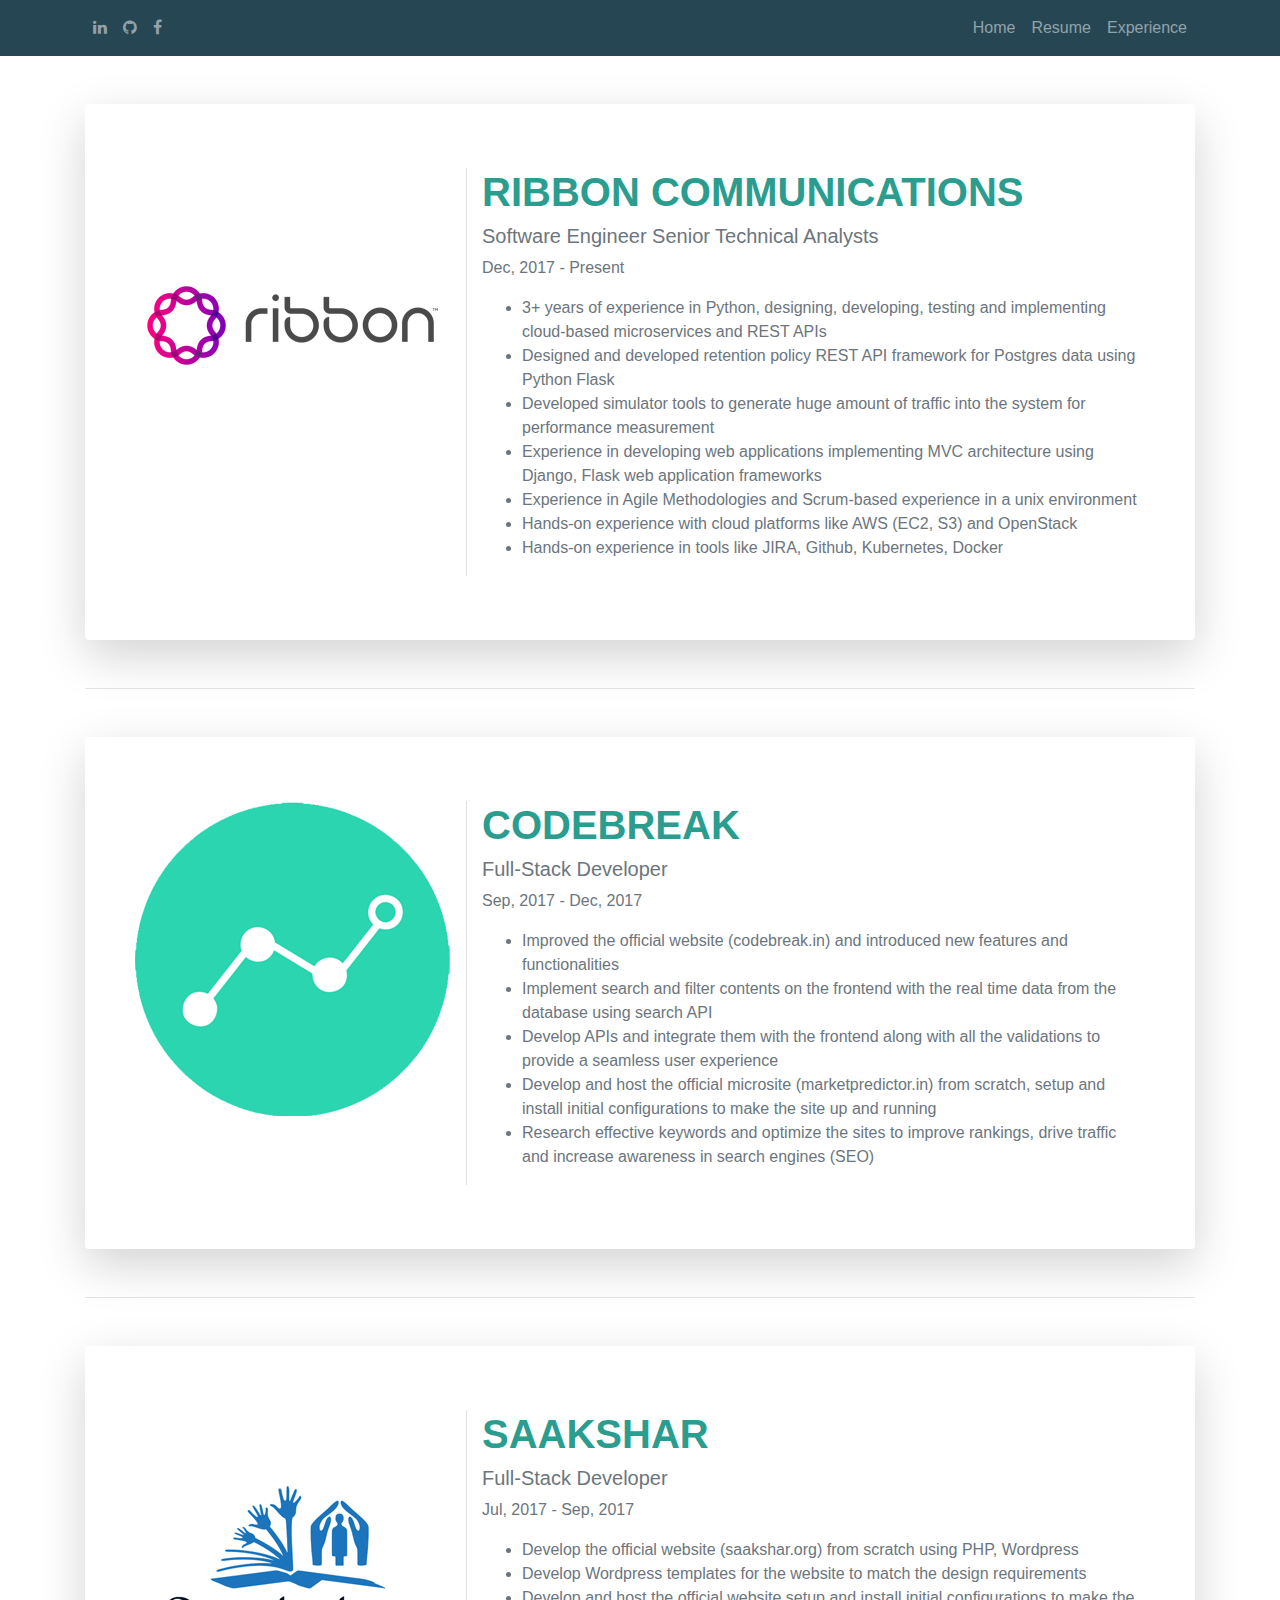
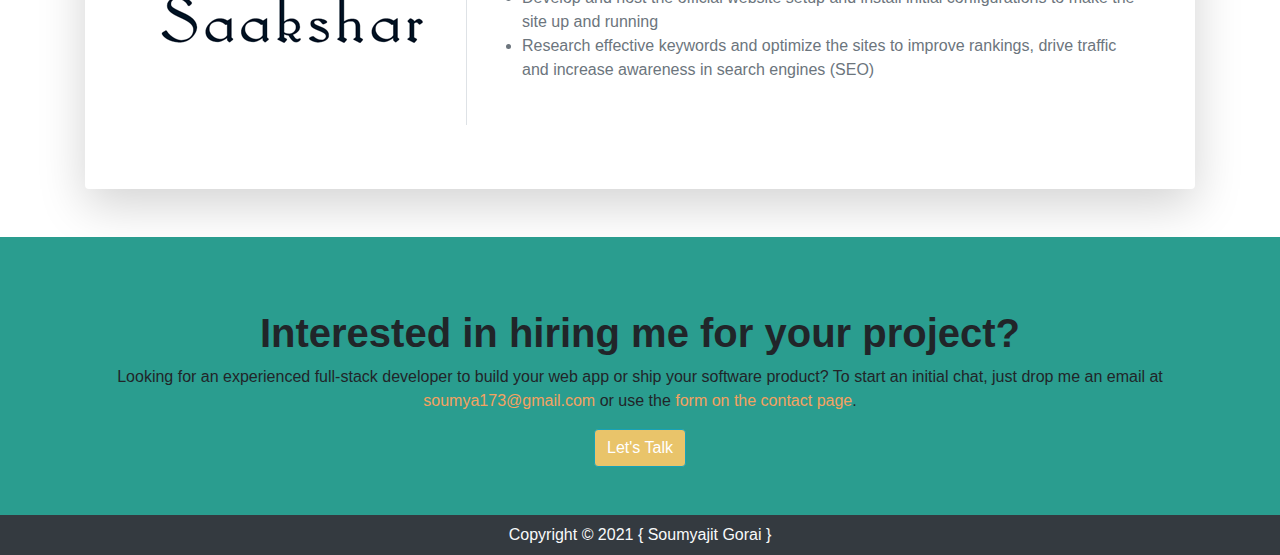
==== experience.html @ 42ab36c0 "Changed the complete design" ====
<!doctype html>
<html lang="en">
  <head>
    <!-- Required meta tags -->
    <meta charset="utf-8">
    <meta name="viewport" content="width=device-width, initial-scale=1, shrink-to-fit=no">
    <!-- Bootstrap CSS -->
    <link rel="stylesheet" href="https://maxcdn.bootstrapcdn.com/bootstrap/4.0.0/css/bootstrap.min.css" integrity="sha384-Gn5384xqQ1aoWXA+058RXPxPg6fy4IWvTNh0E263XmFcJlSAwiGgFAW/dAiS6JXm" crossorigin="anonymous">
    <link rel="stylesheet" href="https://cdnjs.cloudflare.com/ajax/libs/font-awesome/4.7.0/css/font-awesome.min.css">
    <link rel="stylesheet" href="static/css/style.css">
    <title>Soumyajit Gorai</title>
    <link rel="shortcut icon" href="static/images/apple-touch-icon.png">
    <link rel="apple-touch-icon" sizes="180x180" href="static/images/apple-touch-icon.png">
    <link rel="icon" type="image/png" sizes="32x32" href="static/images/favicon-32x32.png">
    <link rel="icon" type="image/png" sizes="16x16" href="static/images/favicon-16x16.png">
  </head>
  <body>
    <!-- Navigation -->
    <nav class="navbar navbar-expand-lg navbar-dark bg-dark bg-charcoal">
      <div class="container">
        <button class="navbar-toggler" type="button" data-toggle="collapse" data-target="#navbarResponsive" aria-controls="navbarResponsive" aria-expanded="false" aria-label="Toggle navigation">
          <span class="navbar-toggler-icon"></span>
        </button>
        <div class="collapse navbar-collapse" id="navbarResponsive">
          <ul class="navbar-nav mr-auto text-center">
            <li class="nav-item">
              <a class="nav-link" target="_blank" href="https://www.linkedin.com/in/soumyajit-gorai-58b71110a/"><i class="fa fa-linkedin" aria-hidden="true"></i></a>
            </li>
            <li class="nav-item">
              <a class="nav-link" target="_blank" href="https://github.com/soumya173"><i class="fa fa-github" aria-hidden="true"></i></a>
            </li>
            <li class="nav-item">
              <a class="nav-link" target="_blank" href="https://www.facebook.com/profile.php?id=100001533862466"><i class="fa fa-facebook" aria-hidden="true"></i></a>
            </li>
          </ul>
          <ul class="navbar-nav ml-auto text-center">
            <li class="nav-item">
              <a class="nav-link" href="index.html">Home</a>
            </li>
            <li class="nav-item">
              <a class="nav-link" href="resume.html">Resume</a>
            </li>
            <li class="nav-item">
              <a class="nav-link" href="experience.html">Experience</a>
            </li>
            <!-- <li class="nav-item">
              <a class="nav-link" href="{% url 'posts' %}">Blog</a>
            </li> -->
          </ul>
        </div>
      </div>
    </nav>
    <section>
      <div class="container">
        <!-- Ribbon Communications -->
        <div class="shadow-lg p-5 my-5 bg-white rounded">
          <div class="row my-3">
            <div class="col-md-4">
              <div class="row justify-content-center">
                <img src="static/images/ribbon_315x315.png" alt="">
              </div>
            </div>
            <div class="col-md-8 border-left">
              <h1 class="text-uppercase text-persian-green font-weight-bold">Ribbon Communications</h1>
              <h5 class="text-muted">Software Engineer Senior Technical Analysts</h5>
              <p class="text-muted">Dec, 2017 - Present</p>
              <ul class="text-muted">
                <li>3+ years of experience in Python, designing, developing, testing and implementing cloud-based microservices and REST APIs</li>
                <li>Designed and developed retention policy REST API framework for Postgres data using Python Flask</li>
                <li>Developed simulator tools to generate huge amount of traffic into the system for performance measurement</li>
                <li>Experience in developing web applications implementing MVC architecture using Django, Flask web application frameworks</li>
                <li>Experience in Agile Methodologies and Scrum-based experience in a unix environment</li>
                <li>Hands-on experience with cloud platforms like AWS (EC2, S3) and OpenStack</li>
                <li>Hands-on experience in tools like JIRA, Github, Kubernetes, Docker</li>
              </ul>
            </div>
          </div>
        </div>
        <hr>
        <!-- Full-Stack Developer Codebreak -->
        <div class="shadow-lg p-5 my-5 bg-white rounded">
          <div class="row my-3">
            <div class="col-md-4">
              <div class="row justify-content-center">
                <img src="static/images/codebreak_315x315.png" alt="">
              </div>
            </div>
            <div class="col-md-8 border-left">
              <h1 class="text-uppercase text-persian-green font-weight-bold">Codebreak</h1>
              <h5 class="text-muted">Full-Stack Developer</h5>
              <p class="text-muted">Sep, 2017 - Dec, 2017</p>
              <ul class="text-muted">
                <li>Improved the official website (codebreak.in) and introduced new features and functionalities</li>
                <li>Implement search and filter contents on the frontend with the real time data from the database using search API</li>
                <li>Develop APIs and integrate them with the frontend along with all the validations to provide a seamless user experience</li>
                <li>Develop and host the official microsite (marketpredictor.in) from scratch, setup and install initial configurations to make the site up and running</li>
                <li>Research effective keywords and optimize the sites to improve rankings, drive traffic and increase awareness in search engines (SEO)</li>
              </ul>
            </div>
          </div>
        </div>
        <hr>
        <!-- Full-Stack Developer Saakshar -->
        <div class="shadow-lg p-5 my-5 bg-white rounded">
          <div class="row my-3">
            <div class="col-md-4">
              <div class="row justify-content-center">
                <img src="static/images/saakshar_315x315.png" alt="">
              </div>
            </div>
            <div class="col-md-8 border-left">
              <h1 class="text-uppercase text-persian-green font-weight-bold">Saakshar</h1>
              <h5 class="text-muted">Full-Stack Developer</h5>
              <p class="text-muted">Jul, 2017 - Sep, 2017</p>
              <ul class="text-muted">
                <li>Develop the official website (saakshar.org) from scratch using PHP, Wordpress</li>
                <li>Develop Wordpress templates for the website to match the design requirements</li>
                <li>Develop and host the official website setup and install initial configurations to make the site up and running</li>
                <li>Research effective keywords and optimize the sites to improve rankings, drive traffic and increase awareness in search engines (SEO)</li>
              </ul>
            </div>
          </div>
        </div>
      </div>
    </section>
    <section class="py-5 bg-persian-green">
      <div class="container text-center">
        <img class="rounded-circle" src="/images/120x120.png" alt="">
        <h1 class="font-weight-bold">Interested in hiring me for your project?</h1>
        <p>Looking for an experienced full-stack developer to build your web app or ship your software product? To start an initial chat, just drop me an email at <a class="text-sandy-brown" href="#">soumya173@gmail.com</a> or use the <a class="text-sandy-brown" href="#">form on the contact page</a>.</p>
        <a class="btn btn-info bg-crayola" href="#">Let's Talk</a>
      </div>
    </section>
    <footer class="text-center py-2 font-weight-light text-light bg-dark">Copyright © 2021 { Soumyajit Gorai }</footer>
    <!-- Optional JavaScript -->
    <!-- jQuery first, then Popper.js, then Bootstrap JS -->
    <script src="https://code.jquery.com/jquery-3.2.1.slim.min.js" integrity="sha384-KJ3o2DKtIkvYIK3UENzmM7KCkRr/rE9/Qpg6aAZGJwFDMVNA/GpGFF93hXpG5KkN" crossorigin="anonymous"></script>
    <script src="https://cdnjs.cloudflare.com/ajax/libs/popper.js/1.12.9/umd/popper.min.js" integrity="sha384-ApNbgh9B+Y1QKtv3Rn7W3mgPxhU9K/ScQsAP7hUibX39j7fakFPskvXusvfa0b4Q" crossorigin="anonymous"></script>
    <script src="https://maxcdn.bootstrapcdn.com/bootstrap/4.0.0/js/bootstrap.min.js" integrity="sha384-JZR6Spejh4U02d8jOt6vLEHfe/JQGiRRSQQxSfFWpi1MquVdAyjUar5+76PVCmYl" crossorigin="anonymous"></script>
  </body>
</html>
---- static/css/style.css ----
.bg-charcoal {
  background-color: #264653 !important;
}
.bg-persian-green {
  background-color: #2A9D8F !important;
}
.bg-crayola {
  background-color: #E9C46A !important;
}
.bg-sandy-brown {
  background-color: #F4A261 !important;
}
.bg-sienna {
  background-color: #E76F51 !important;
}
.text-charcoal {
  color: #264653 !important;
}
.text-persian-green {
  color: #2A9D8F !important;
}
.text-crayola {
  color: #E9C46A !important;
}
.text-sandy-brown {
  color: #F4A261 !important;
}
.text-sienna {
  color: #E76F51 !important;
}
.shadow-lg {
  box-shadow: 0 1rem 3rem rgba(0,0,0,0.175) !important;
}
.topic-border-left {
  border-left: 5px solid;
}
.card-hover-effect {
  transition: all 0.5s;
  -webkit-transition: all 0.5s;
  -moz-transition: all 0.5s;
  -o-transition: all 0.5s;
}
.card-hover-effect:hover {
  box-shadow: 0 1rem 3rem rgba(0,0,0,0.175);
  transition: all 0.5s;
  -webkit-transition: all 0.5s;
  -moz-transition: all 0.5s;
  -o-transition: all 0.5s;
}
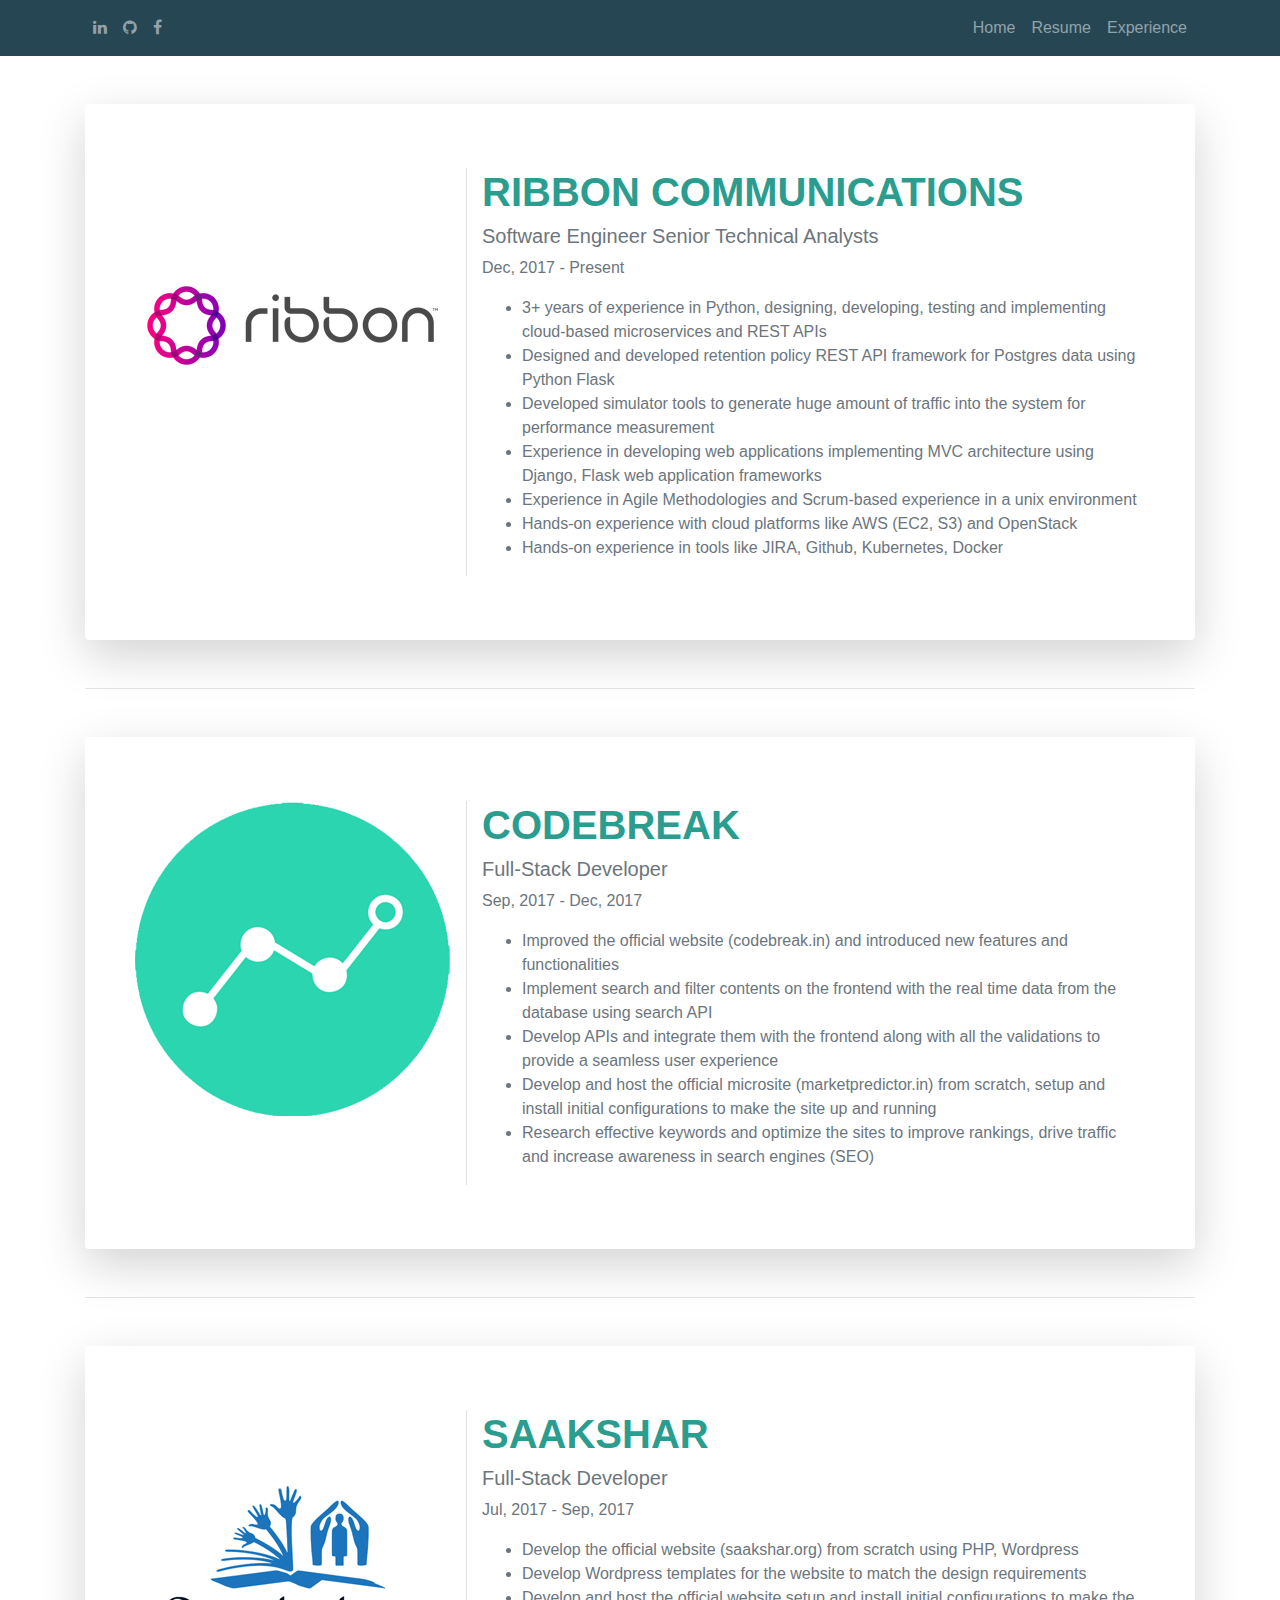
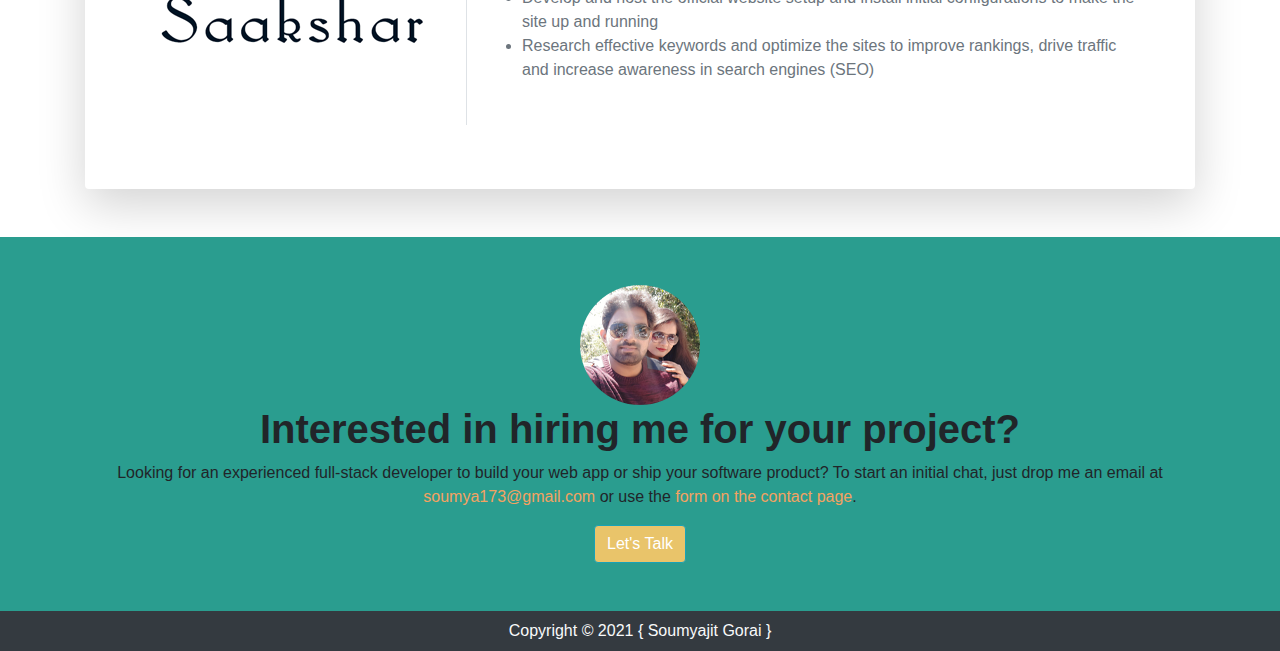
==== commit 3b9a0df5: "Minor improvements" ====
--- a/experience.html
+++ b/experience.html
@@ -125,10 +125,10 @@
     </section>
     <section class="py-5 bg-persian-green">
       <div class="container text-center">
-        <img class="rounded-circle" src="/images/120x120.png" alt="">
+        <img class="rounded-circle" src="static/images/120x120.png" alt="">
         <h1 class="font-weight-bold">Interested in hiring me for your project?</h1>
-        <p>Looking for an experienced full-stack developer to build your web app or ship your software product? To start an initial chat, just drop me an email at <a class="text-sandy-brown" href="#">soumya173@gmail.com</a> or use the <a class="text-sandy-brown" href="#">form on the contact page</a>.</p>
-        <a class="btn btn-info bg-crayola" href="#">Let's Talk</a>
+        <p>Looking for an experienced full-stack developer to build your web app or ship your software product? To start an initial chat, just drop me an email at <a class="text-sandy-brown" href="mailto:soumya173@gmail.com">soumya173@gmail.com</a> or use the <a class="text-sandy-brown" href="#">form on the contact page</a>.</p>
+        <a class="btn btn-info bg-crayola" href="mailto:soumya173@gmail.com">Let's Talk</a>
       </div>
     </section>
     <footer class="text-center py-2 font-weight-light text-light bg-dark">Copyright © 2021 { Soumyajit Gorai }</footer>
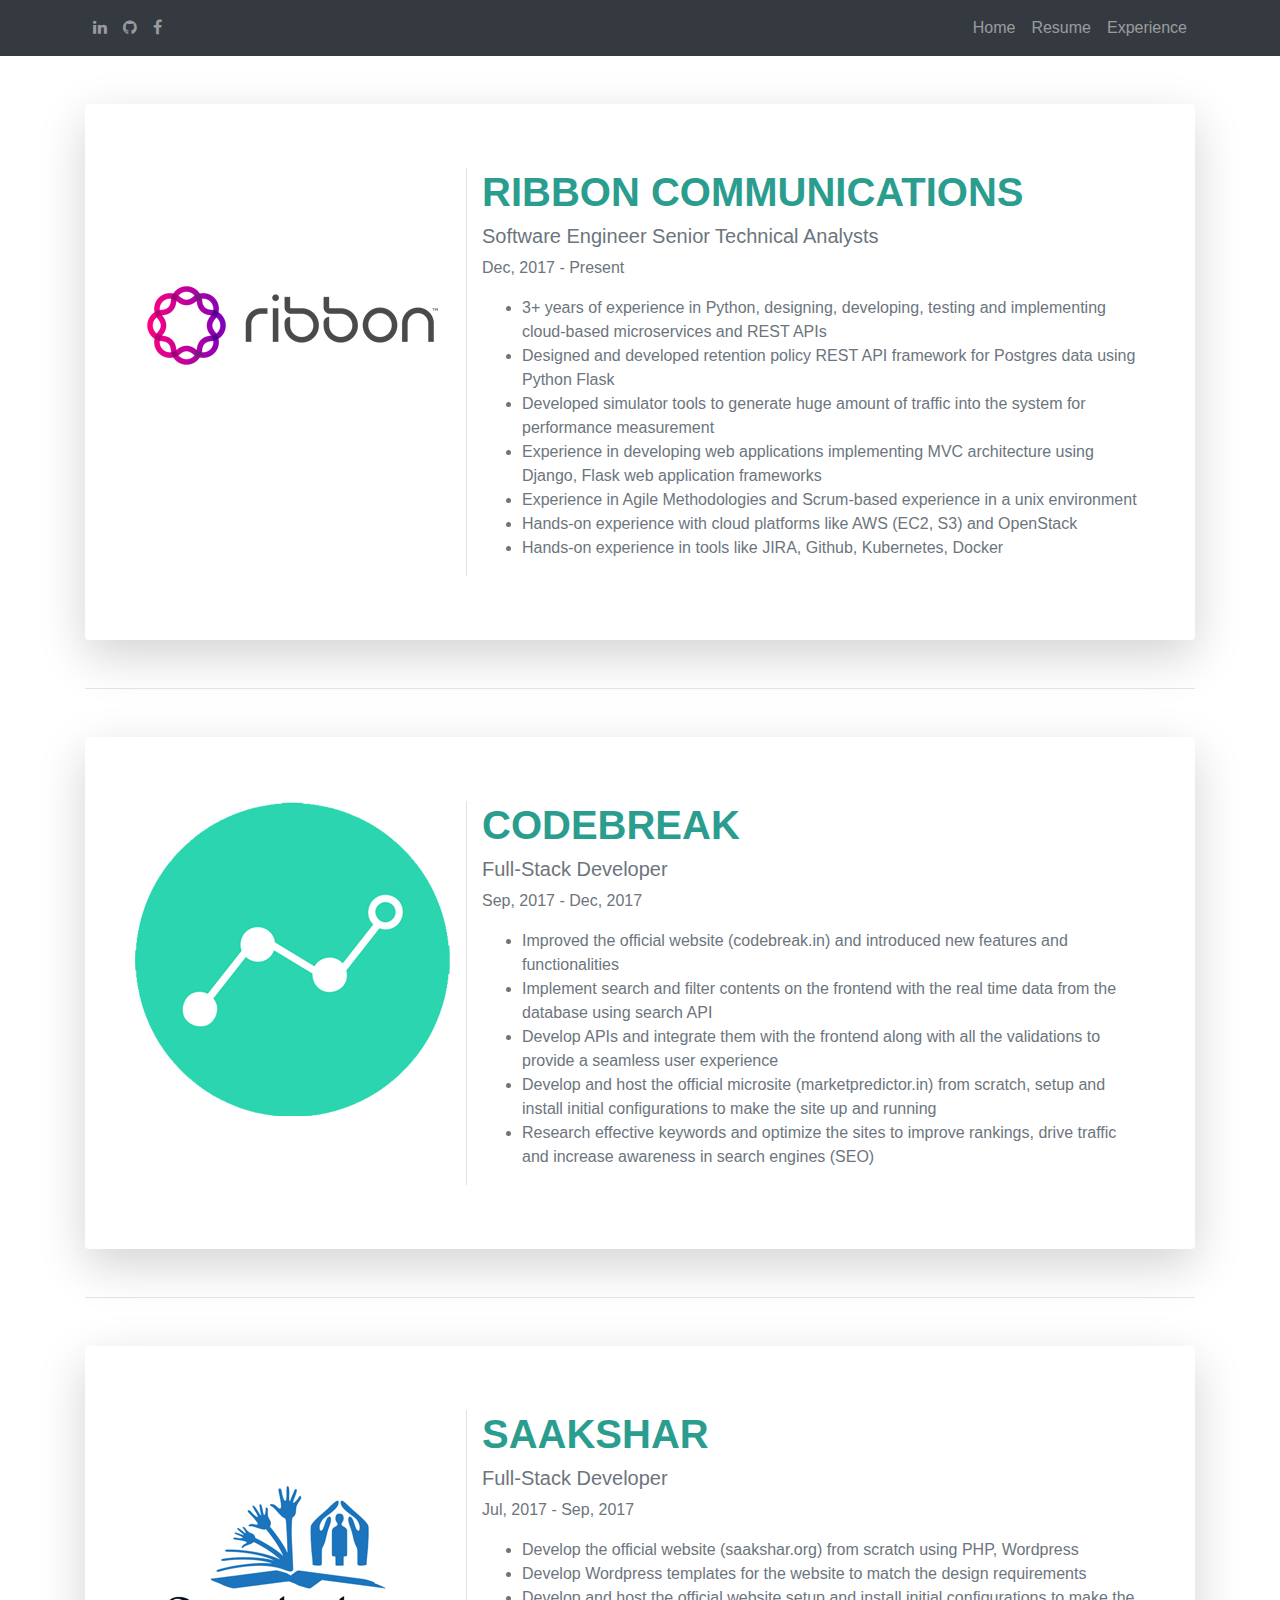
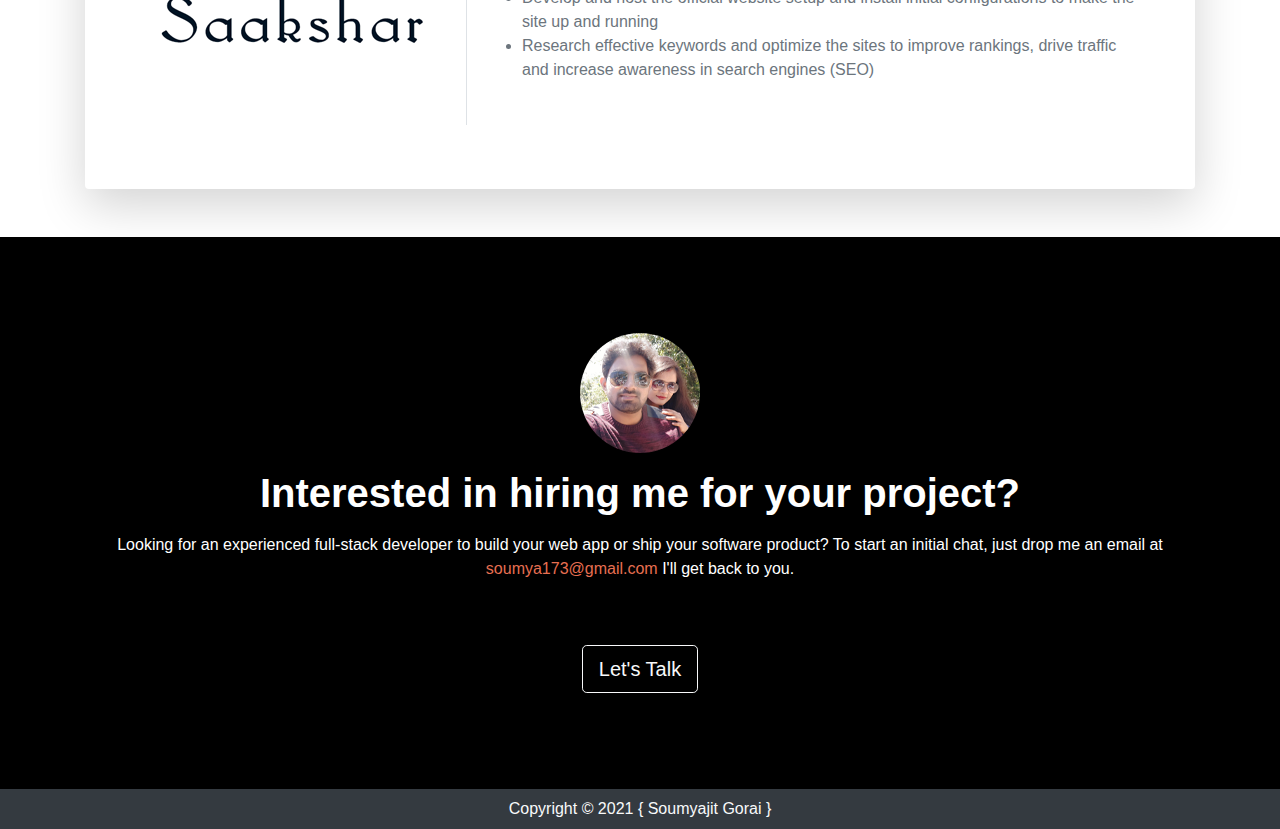
==== commit 1d687fab: "Changed theme to black" ====
--- a/experience.html
+++ b/experience.html
@@ -8,7 +8,7 @@
     <link rel="stylesheet" href="https://maxcdn.bootstrapcdn.com/bootstrap/4.0.0/css/bootstrap.min.css" integrity="sha384-Gn5384xqQ1aoWXA+058RXPxPg6fy4IWvTNh0E263XmFcJlSAwiGgFAW/dAiS6JXm" crossorigin="anonymous">
     <link rel="stylesheet" href="https://cdnjs.cloudflare.com/ajax/libs/font-awesome/4.7.0/css/font-awesome.min.css">
     <link rel="stylesheet" href="static/css/style.css">
-    <title>Soumyajit Gorai</title>
+    <title>Soumyajit Gorai - Experience</title>
     <link rel="shortcut icon" href="static/images/apple-touch-icon.png">
     <link rel="apple-touch-icon" sizes="180x180" href="static/images/apple-touch-icon.png">
     <link rel="icon" type="image/png" sizes="32x32" href="static/images/favicon-32x32.png">
@@ -16,7 +16,7 @@
   </head>
   <body>
     <!-- Navigation -->
-    <nav class="navbar navbar-expand-lg navbar-dark bg-dark bg-charcoal">
+    <nav class="navbar navbar-expand-lg navbar-dark bg-dark">
       <div class="container">
         <button class="navbar-toggler" type="button" data-toggle="collapse" data-target="#navbarResponsive" aria-controls="navbarResponsive" aria-expanded="false" aria-label="Toggle navigation">
           <span class="navbar-toggler-icon"></span>
@@ -57,7 +57,7 @@
           <div class="row my-3">
             <div class="col-md-4">
               <div class="row justify-content-center">
-                <img src="static/images/ribbon_315x315.png" alt="">
+                <img src="static/images/ribbon_315x315.png" alt="Ribbon Communications - Senior Software Engineer - Soumyajit Gorai">
               </div>
             </div>
             <div class="col-md-8 border-left">
@@ -82,7 +82,7 @@
           <div class="row my-3">
             <div class="col-md-4">
               <div class="row justify-content-center">
-                <img src="static/images/codebreak_315x315.png" alt="">
+                <img src="static/images/codebreak_315x315.png" alt="CodeBreak - Full-Stack Developer - Soumyajit Gorai">
               </div>
             </div>
             <div class="col-md-8 border-left">
@@ -105,7 +105,7 @@
           <div class="row my-3">
             <div class="col-md-4">
               <div class="row justify-content-center">
-                <img src="static/images/saakshar_315x315.png" alt="">
+                <img src="static/images/saakshar_315x315.png" alt="Saakshar - Full-Stack Developer - Soumyajit Gorai">
               </div>
             </div>
             <div class="col-md-8 border-left">
@@ -123,12 +123,12 @@
         </div>
       </div>
     </section>
-    <section class="py-5 bg-persian-green">
-      <div class="container text-center">
-        <img class="rounded-circle" src="static/images/120x120.png" alt="">
-        <h1 class="font-weight-bold">Interested in hiring me for your project?</h1>
-        <p>Looking for an experienced full-stack developer to build your web app or ship your software product? To start an initial chat, just drop me an email at <a class="text-sandy-brown" href="mailto:soumya173@gmail.com">soumya173@gmail.com</a> or use the <a class="text-sandy-brown" href="#">form on the contact page</a>.</p>
-        <a class="btn btn-info bg-crayola" href="mailto:soumya173@gmail.com">Let's Talk</a>
+    <section class="py-5 bg-black text-white">
+      <div class="container text-center my-5">
+        <img class="rounded-circle" src="static/images/120x120.png" alt="Soumyajit Gorai profile picture">
+        <h1 class="font-weight-bold my-3">Interested in hiring me for your project?</h1>
+        <p>Looking for an experienced full-stack developer to build your web app or ship your software product? To start an initial chat, just drop me an email at <a class="text-sienna" href="mailto:soumya173@gmail.com">soumya173@gmail.com</a> I'll get back to you.</p>
+        <a class="btn btn-outline-light btn-lg mt-5" href="mailto:soumya173@gmail.com">Let's Talk</a>
       </div>
     </section>
     <footer class="text-center py-2 font-weight-light text-light bg-dark">Copyright © 2021 { Soumyajit Gorai }</footer>
--- a/static/css/style.css
+++ b/static/css/style.css
@@ -13,6 +13,9 @@
 .bg-sienna {
   background-color: #E76F51 !important;
 }
+.bg-black {
+  background-color: #000000 !important;
+}
 .text-charcoal {
   color: #264653 !important;
 }
@@ -27,6 +30,9 @@
 }
 .text-sienna {
   color: #E76F51 !important;
+}
+.text-white {
+  color: #FFFFFF !important;
 }
 .shadow-lg {
   box-shadow: 0 1rem 3rem rgba(0,0,0,0.175) !important;
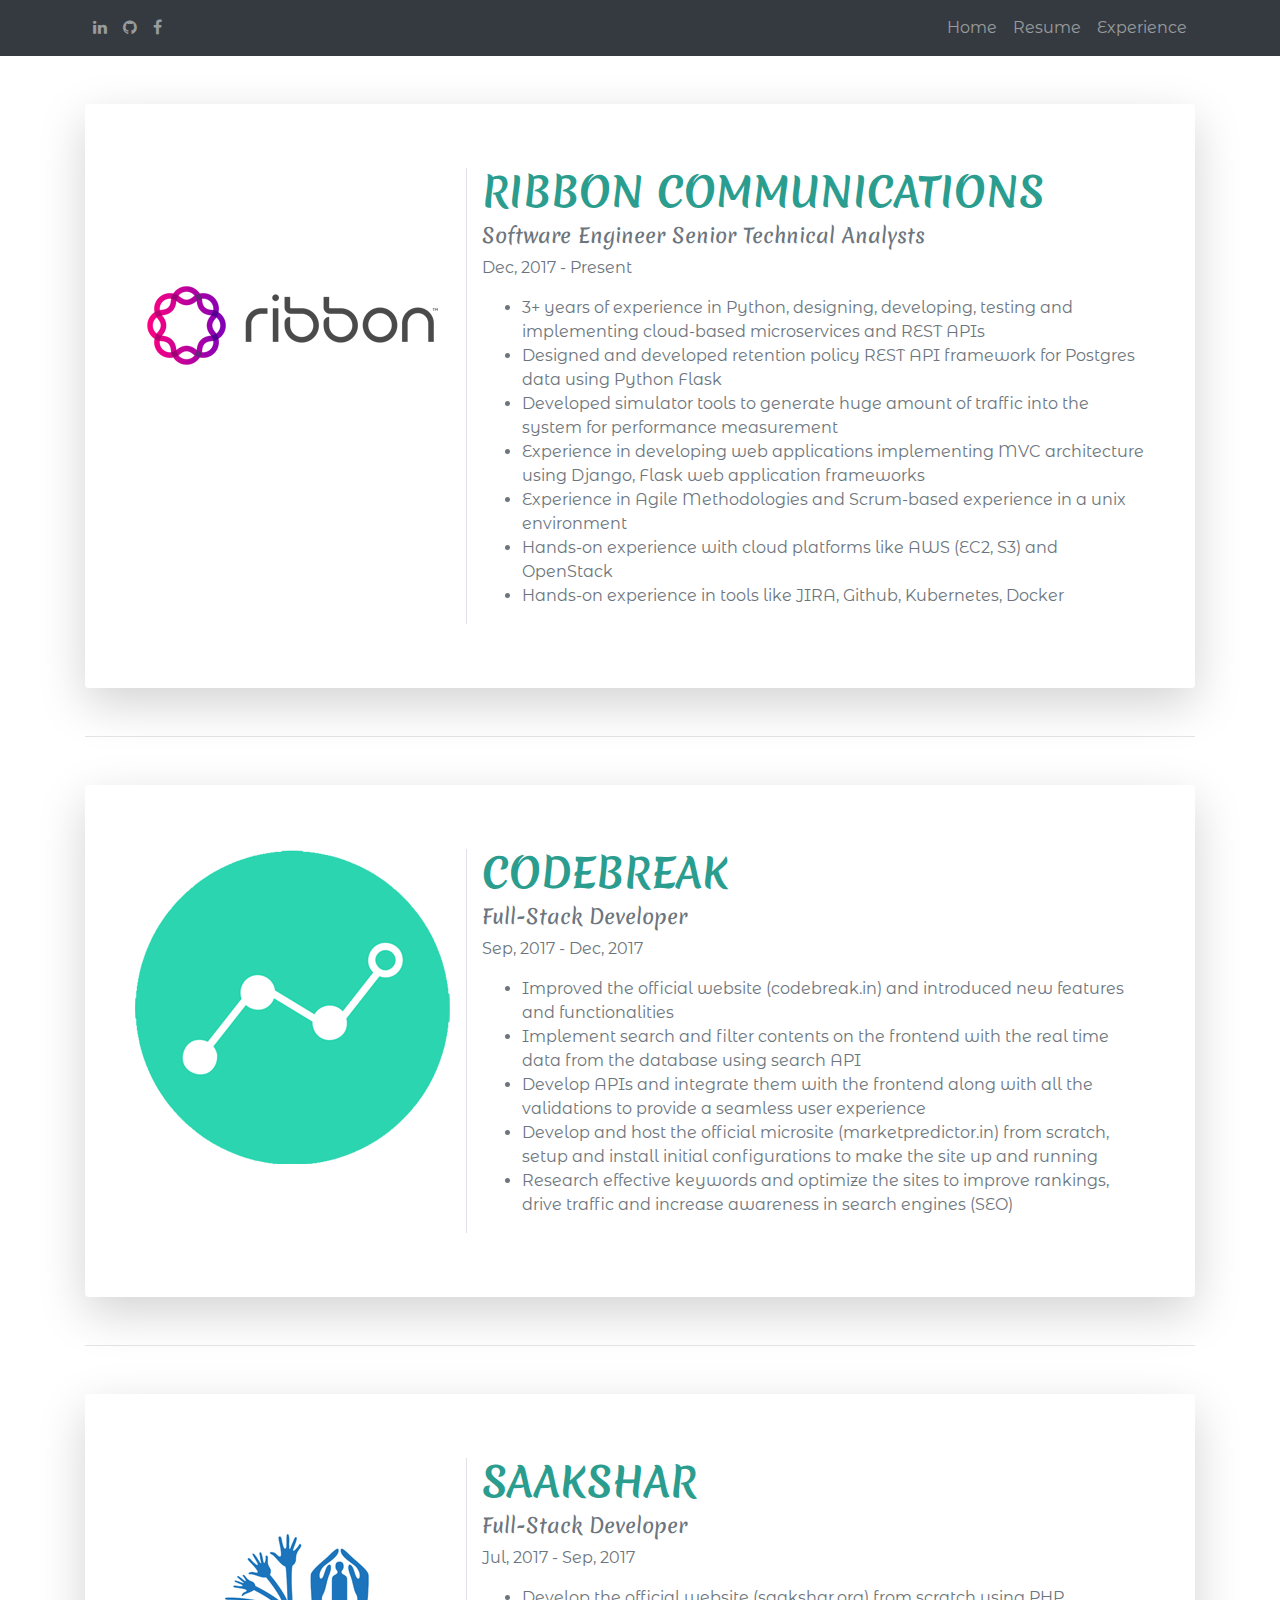
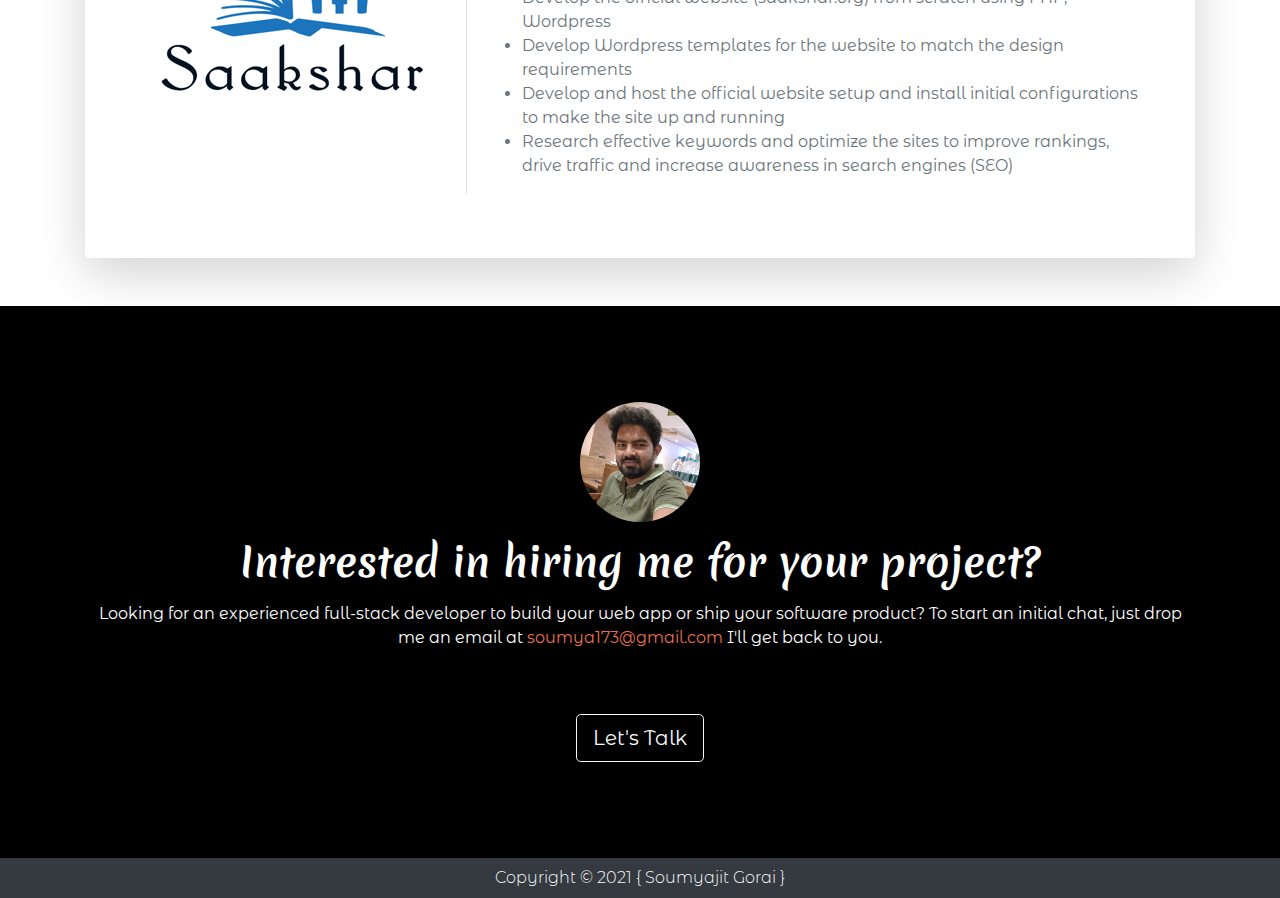
==== commit ed6ed949: "Improve fonts" ====
--- a/experience.html
+++ b/experience.html
@@ -4,9 +4,14 @@
     <!-- Required meta tags -->
     <meta charset="utf-8">
     <meta name="viewport" content="width=device-width, initial-scale=1, shrink-to-fit=no">
+    <!-- meta tags for SEO -->
+    <meta name="description" content="Soumyajit Gorai, a professional software developer with three plus years of experieence in kubernetes">
     <!-- Bootstrap CSS -->
     <link rel="stylesheet" href="https://maxcdn.bootstrapcdn.com/bootstrap/4.0.0/css/bootstrap.min.css" integrity="sha384-Gn5384xqQ1aoWXA+058RXPxPg6fy4IWvTNh0E263XmFcJlSAwiGgFAW/dAiS6JXm" crossorigin="anonymous">
     <link rel="stylesheet" href="https://cdnjs.cloudflare.com/ajax/libs/font-awesome/4.7.0/css/font-awesome.min.css">
+    <link rel="preconnect" href="https://fonts.googleapis.com">
+    <link rel="preconnect" href="https://fonts.gstatic.com" crossorigin>
+    <link href="https://fonts.googleapis.com/css2?family=Merienda:wght@400;700&family=Montserrat+Alternates&display=swap" rel="stylesheet">
     <link rel="stylesheet" href="static/css/style.css">
     <title>Soumyajit Gorai - Experience</title>
     <link rel="shortcut icon" href="static/images/apple-touch-icon.png">
--- a/static/css/style.css
+++ b/static/css/style.css
@@ -1,3 +1,9 @@
+body {
+    font-family: 'Montserrat Alternates', sans-serif;
+}
+h1, h2, h3, h4, h5, h6 {
+    font-family: 'Merienda', cursive;
+}
 .bg-charcoal {
   background-color: #264653 !important;
 }
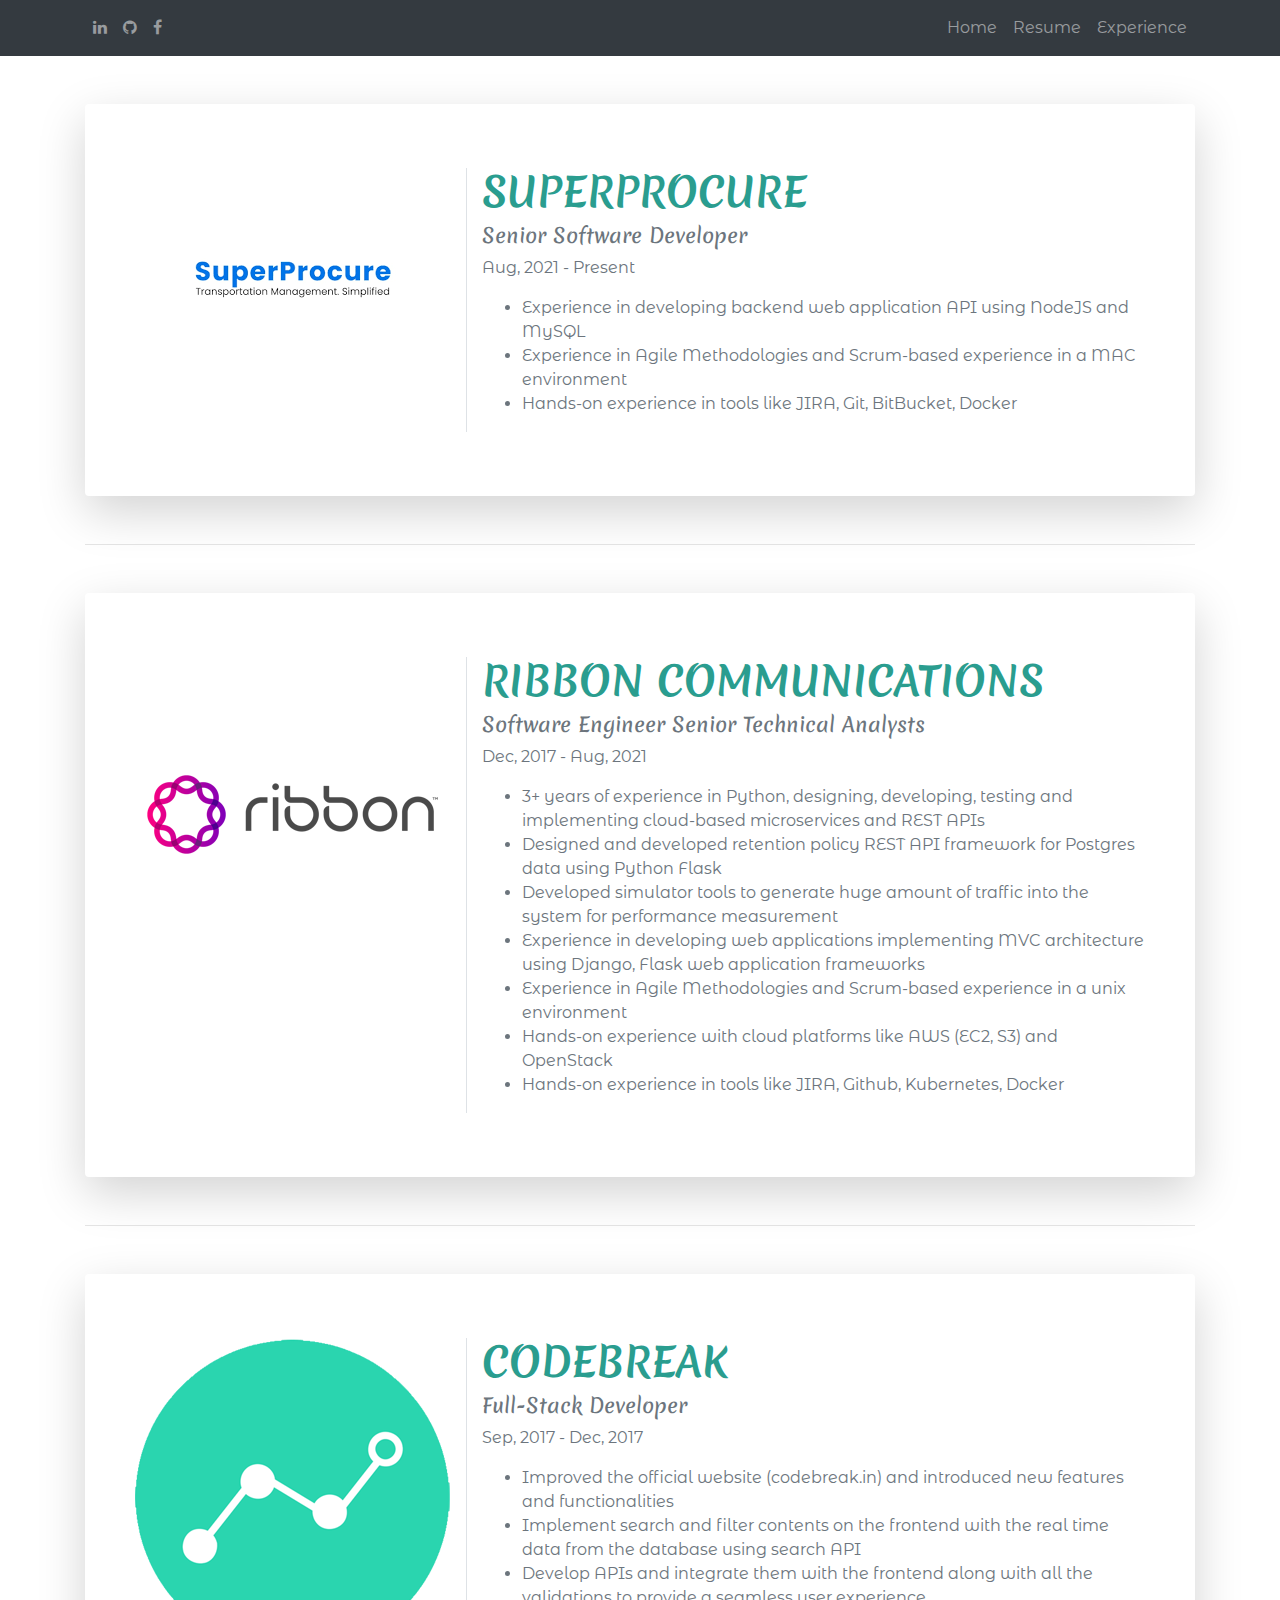
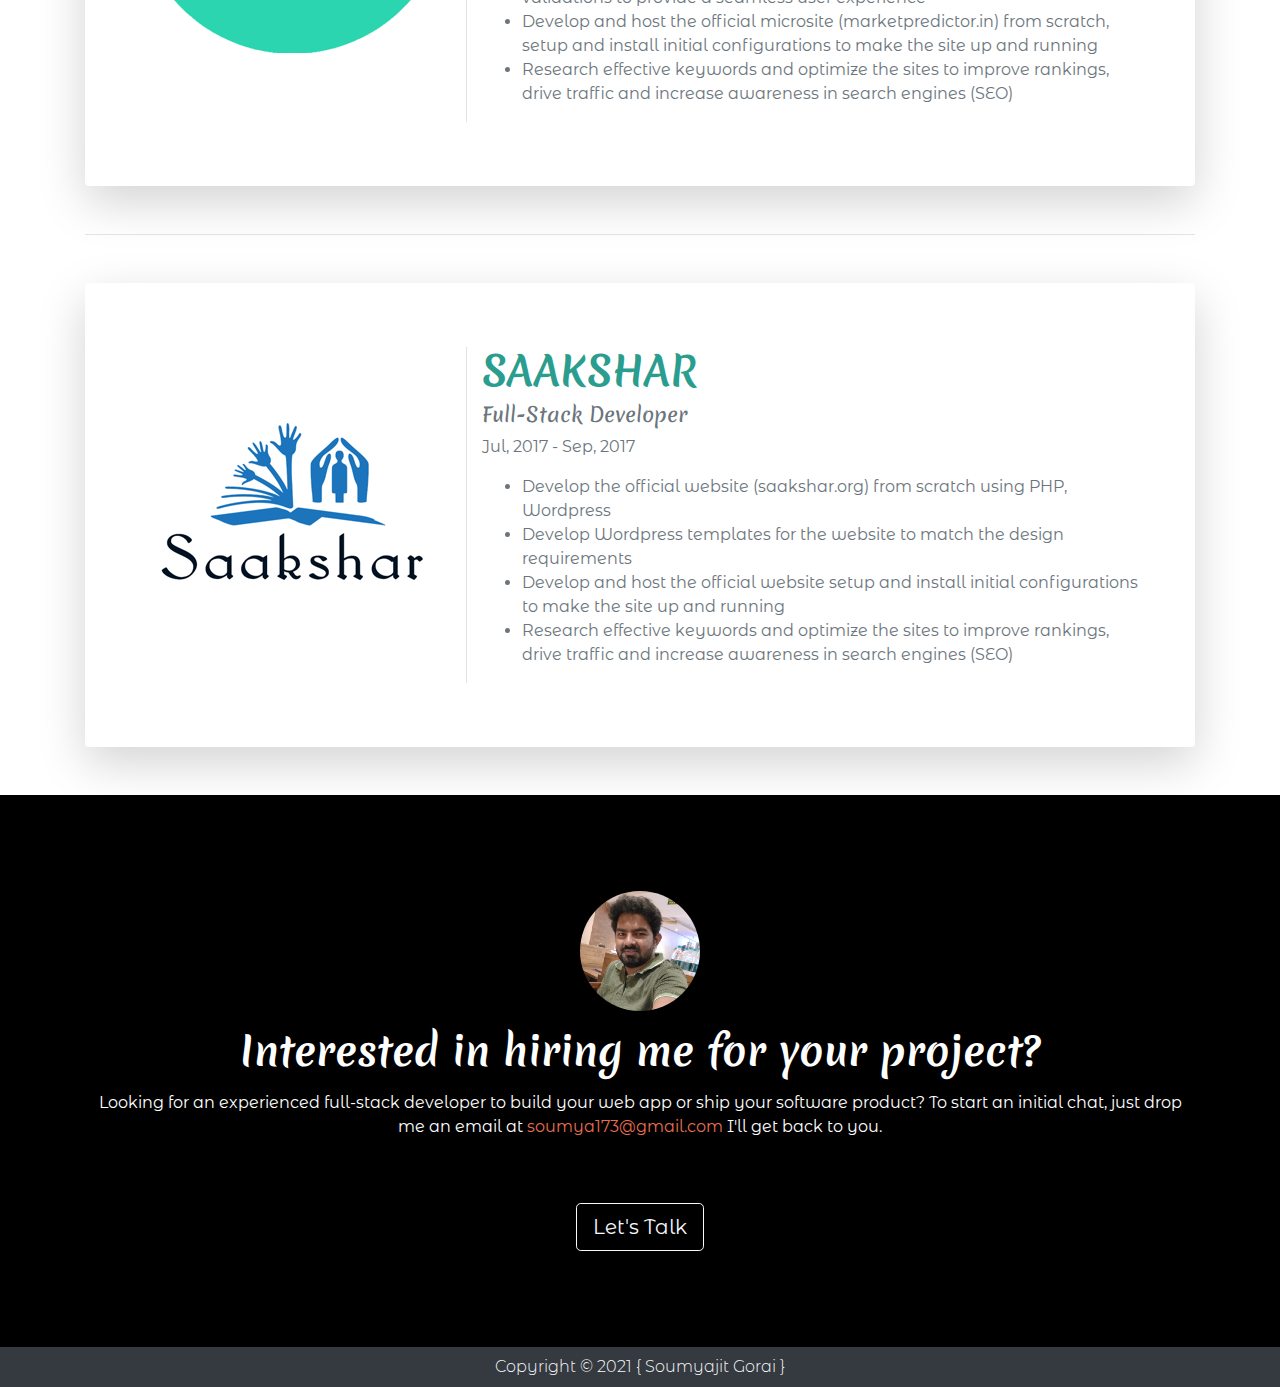
==== commit 9f6a2803: "Add new experiences" ====
--- a/experience.html
+++ b/experience.html
@@ -57,6 +57,27 @@
     </nav>
     <section>
       <div class="container">
+        <!-- SuperProcure -->
+        <div class="shadow-lg p-5 my-5 bg-white rounded">
+          <div class="row my-3">
+            <div class="col-md-4">
+              <div class="row justify-content-center">
+                <img src="static/images/superprocure_225x225.png" alt="SuperProcure - Senior Software Developer - Soumyajit Gorai">
+              </div>
+            </div>
+            <div class="col-md-8 border-left">
+              <h1 class="text-uppercase text-persian-green font-weight-bold">SuperProcure</h1>
+              <h5 class="text-muted">Senior Software Developer</h5>
+              <p class="text-muted">Aug, 2021 - Present</p>
+              <ul class="text-muted">
+                <li>Experience in developing backend web application API using NodeJS and MySQL</li>
+                <li>Experience in Agile Methodologies and Scrum-based experience in a MAC environment</li>
+                <li>Hands-on experience in tools like JIRA, Git, BitBucket, Docker</li>
+              </ul>
+            </div>
+          </div>
+        </div>
+        <hr>
         <!-- Ribbon Communications -->
         <div class="shadow-lg p-5 my-5 bg-white rounded">
           <div class="row my-3">
@@ -68,7 +89,7 @@
             <div class="col-md-8 border-left">
               <h1 class="text-uppercase text-persian-green font-weight-bold">Ribbon Communications</h1>
               <h5 class="text-muted">Software Engineer Senior Technical Analysts</h5>
-              <p class="text-muted">Dec, 2017 - Present</p>
+              <p class="text-muted">Dec, 2017 - Aug, 2021</p>
               <ul class="text-muted">
                 <li>3+ years of experience in Python, designing, developing, testing and implementing cloud-based microservices and REST APIs</li>
                 <li>Designed and developed retention policy REST API framework for Postgres data using Python Flask</li>
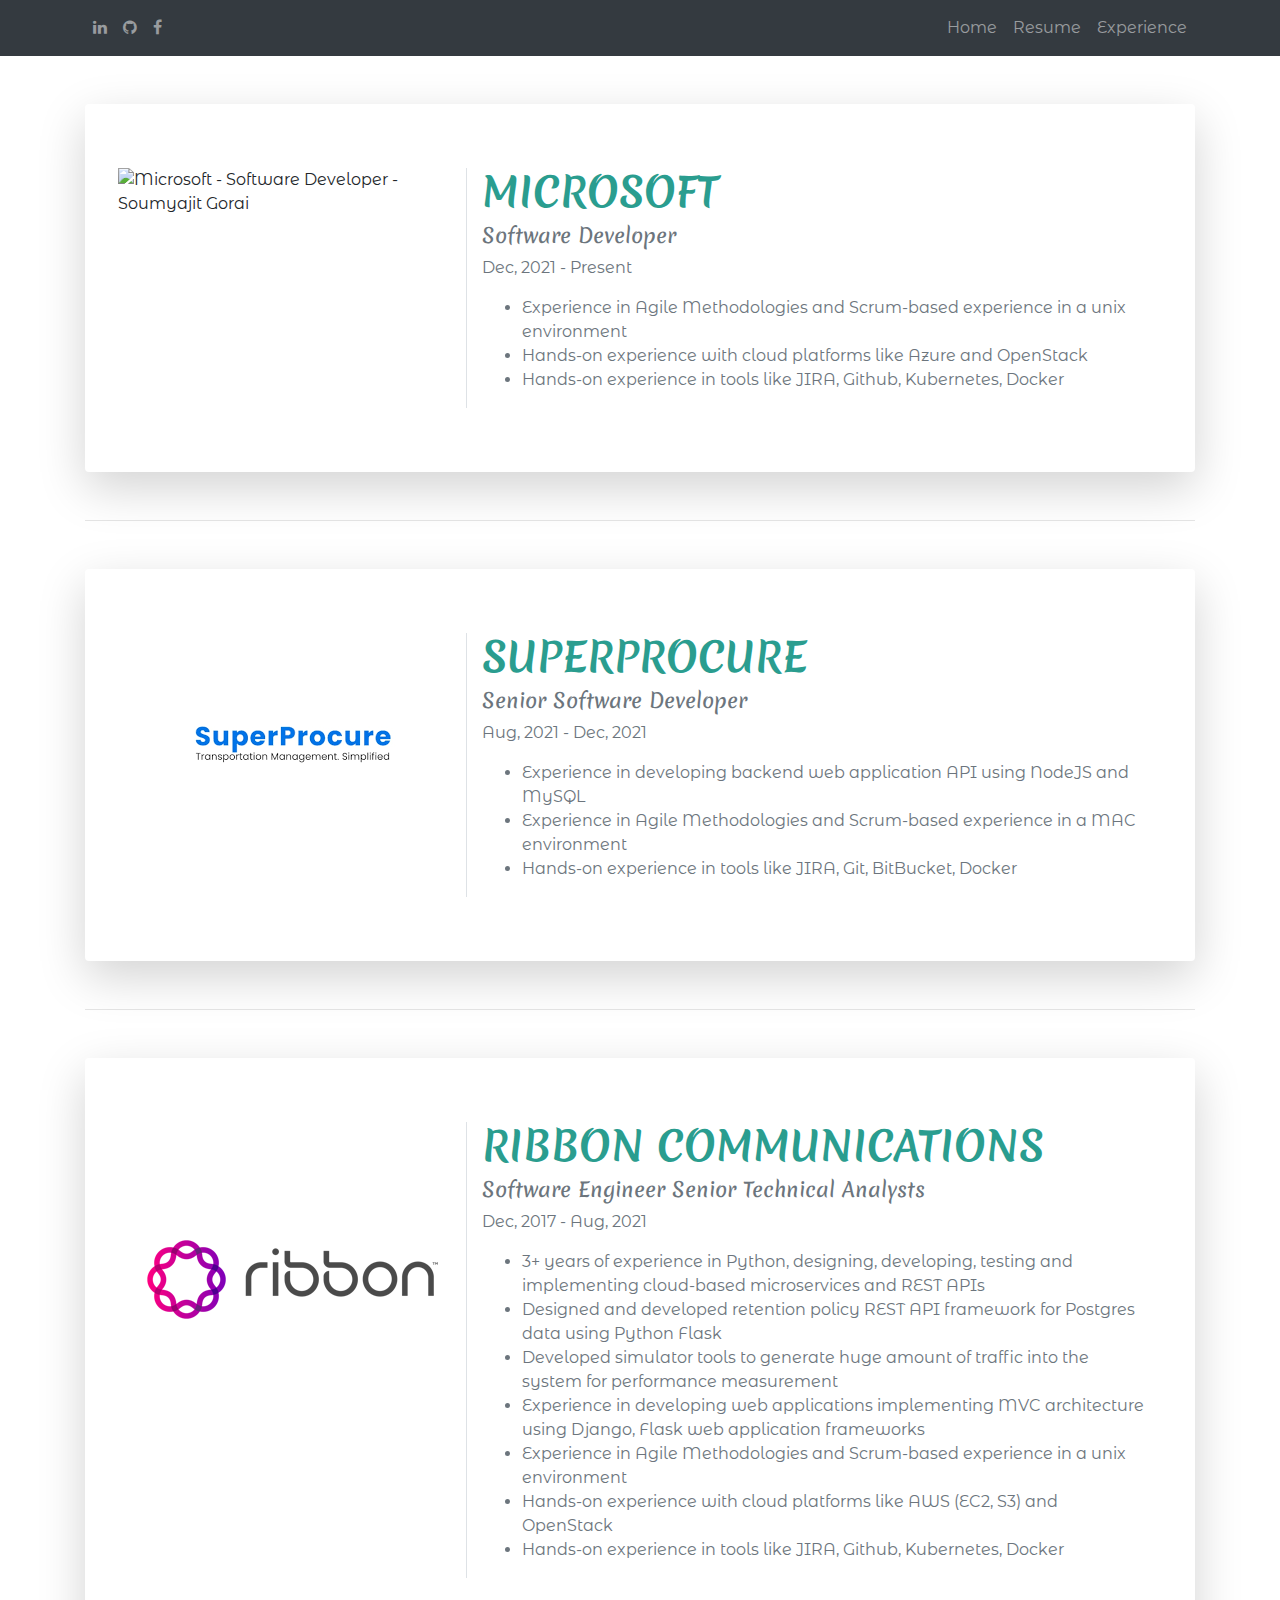
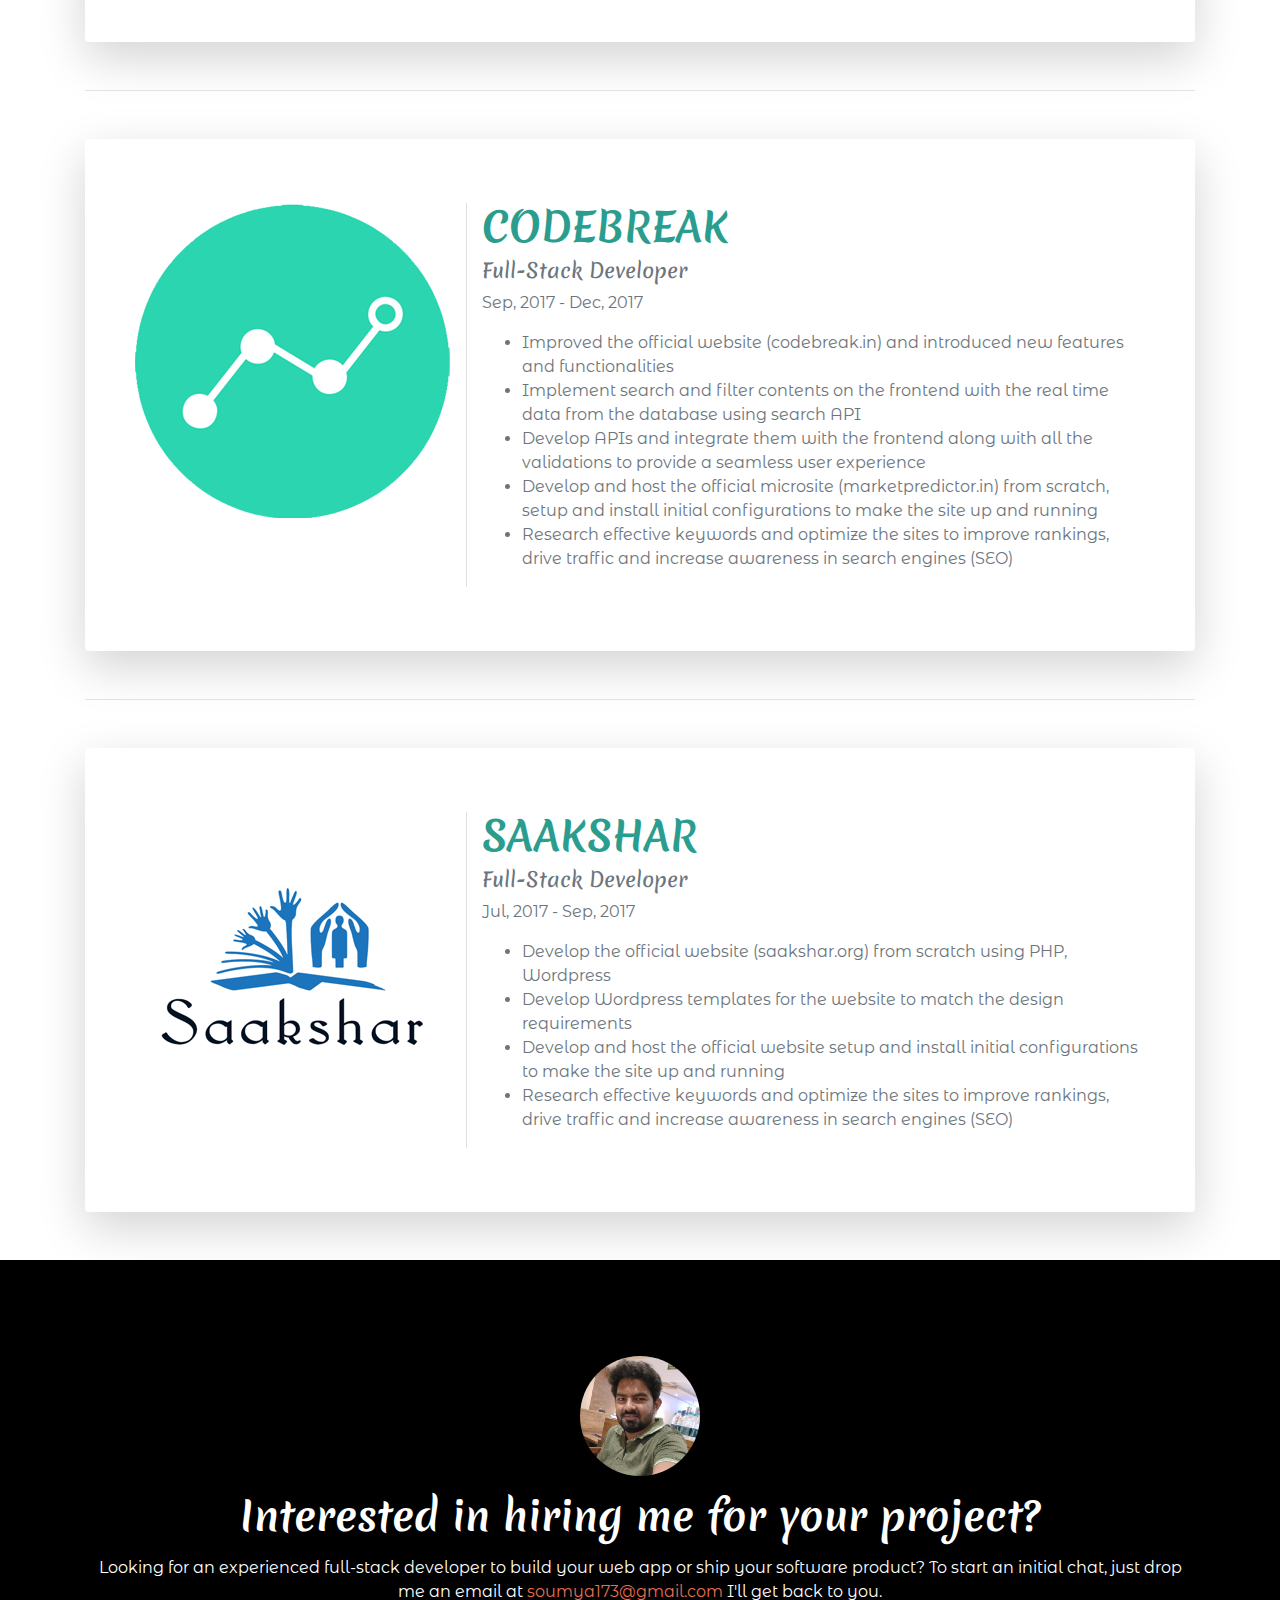
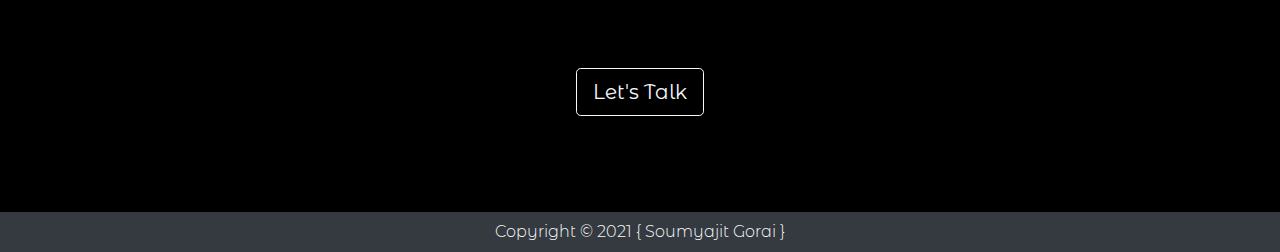
==== commit 62e300f3: "Add experience for Microsoft" ====
--- a/experience.html
+++ b/experience.html
@@ -57,6 +57,27 @@
     </nav>
     <section>
       <div class="container">
+        <!-- Microsoft -->
+        <div class="shadow-lg p-5 my-5 bg-white rounded">
+          <div class="row my-3">
+            <div class="col-md-4">
+              <div class="row justify-content-center">
+                <img src="static/images/microsoft_225x225.png" alt="Microsoft - Software Developer - Soumyajit Gorai">
+              </div>
+            </div>
+            <div class="col-md-8 border-left">
+              <h1 class="text-uppercase text-persian-green font-weight-bold">Microsoft</h1>
+              <h5 class="text-muted">Software Developer</h5>
+              <p class="text-muted">Dec, 2021 - Present</p>
+              <ul class="text-muted">
+                <li>Experience in Agile Methodologies and Scrum-based experience in a unix environment</li>
+                <li>Hands-on experience with cloud platforms like Azure and OpenStack</li>
+                <li>Hands-on experience in tools like JIRA, Github, Kubernetes, Docker</li>
+              </ul>
+            </div>
+          </div>
+        </div>
+        <hr>
         <!-- SuperProcure -->
         <div class="shadow-lg p-5 my-5 bg-white rounded">
           <div class="row my-3">
@@ -68,7 +89,7 @@
             <div class="col-md-8 border-left">
               <h1 class="text-uppercase text-persian-green font-weight-bold">SuperProcure</h1>
               <h5 class="text-muted">Senior Software Developer</h5>
-              <p class="text-muted">Aug, 2021 - Present</p>
+              <p class="text-muted">Aug, 2021 - Dec, 2021</p>
               <ul class="text-muted">
                 <li>Experience in developing backend web application API using NodeJS and MySQL</li>
                 <li>Experience in Agile Methodologies and Scrum-based experience in a MAC environment</li>
